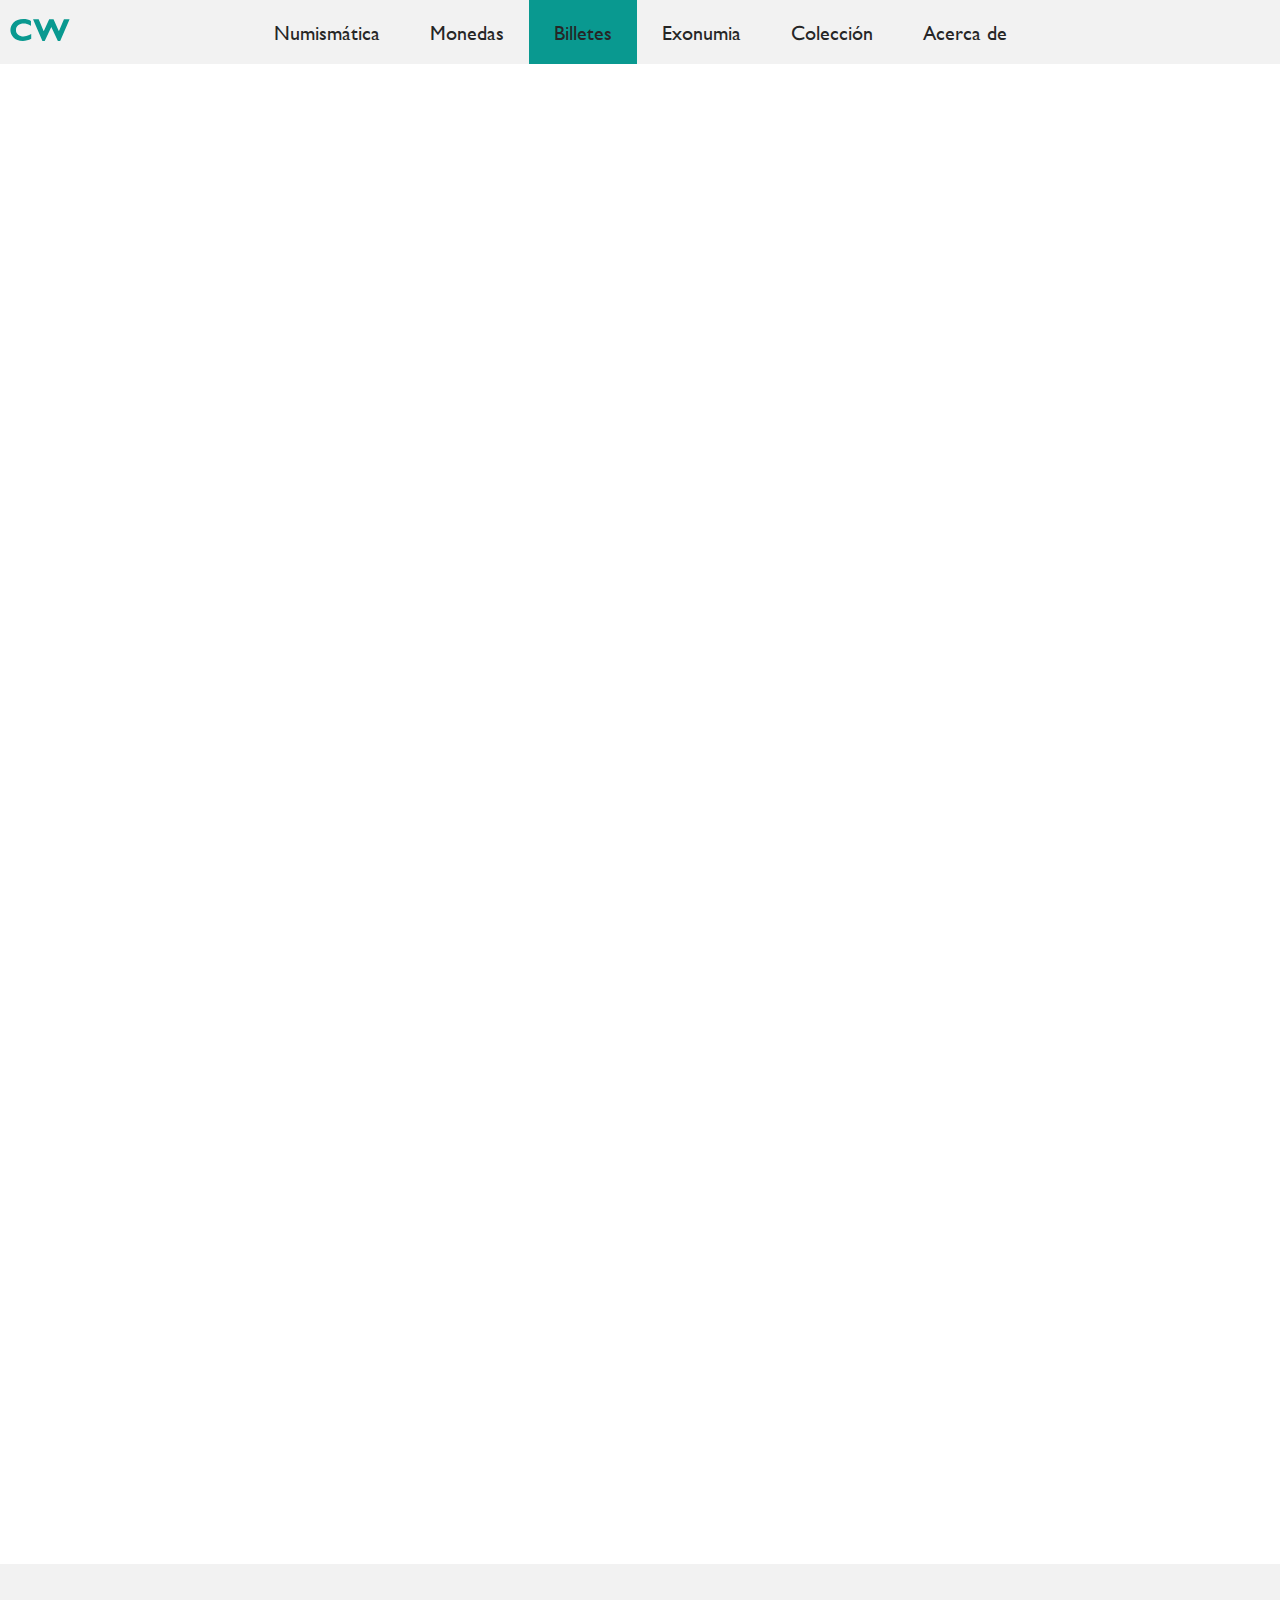
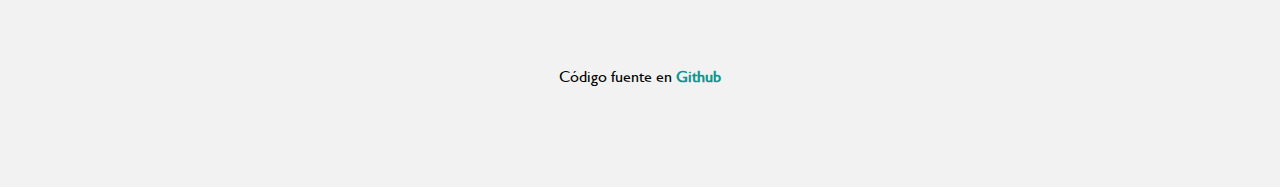
==== billetes.html @ e8deae69 "empezar pagina numismatica" ====
<!DOCTYPE html>
<html lang="en">
<head>
  <meta charset="UTF-8">
  <meta name="viewport" content="width=device-width, initial-scale=1.0">
  <title>CoinWorld</title>
  <link rel="stylesheet" href="css/global.css">
  <link rel="icon" href="media/svg/CWLogo.svg">
</head>
<body>
  <header>
    <!--Barra de navegación común en todas las pestañas-->
    <nav>
      <a href="index.html"><img src="media/svg/CWLetters.svg" alt="CoinWorld Logo" id="Logo"/></a>
      <input type="checkbox" id="menu"/>
      <label for="menu"><img src="media/svg/Menu.svg" alt="Menú desplegable"/></label>
      <a href="numismatica.html" class="link">Numismática</a>
      <a href="monedas.html" class="link">Monedas</a>
      <a href="billetes.html" class="link active">Billetes</a>
      <a href="exonumia.html" class="link">Exonumia</a>
      <a href="coleccion.html" class="link">Colección</a>
      <a href="about.html" class="link">Acerca de</a>
    </nav>
  </header>
  <!--Main: contenido principal de la página-->
  <main>
    <section id="euro" style="height: 500px;">

    </section>
    <section id="antiguos" style="height: 500px;">

    </section>
    <section id="extranjeros" style="height: 500px;">

    </section>
  </main>
  <!--Footere común en todas las pestañas-->
  <footer>
    <p>Código fuente en <a href="https://github.com/AlexSilvaFBMOLL/B2_Practica2">Github</a></p>
  </footer>
</body>
</html>
---- css/global.css ----
/* En este archivo se encuentran estilos aplicados globalmente a todas las páginas del proyecto, así como variables globales, media querys aplicadas a todo el proyecto y los estilos referentes a la barra de navegación y al footer de las páginas */

/* Fuentes personalizadas */
@font-face {
  font-family: 'Gill Sans';
  src: url(../media/font/Gill-Sans.ttf);
}
@font-face {
  font-family: 'Gill Sans Bold';
  src: url(../media/font/Gill-Sans-Bold.ttf);
}
/* Archivos ttf con fuentes Gill Sans, ya que muchos dispositivos no tienen esta fuente */

/* Estilos diferentes para modo claro y modo oscuro */
@media (prefers-color-scheme: dark) {/* Modo oscuro */
  :root{/* Variables globales */
    --body-background: #333;/* Color de fondo del body */
    --nav-background: #262626;/* Color de fondo del navbar */
    --nav-link: white;/* Texto de los enlaces del navbar */
    --text-color: #f2f2f2;/* Texto principal de las páginas */
    --text-color-secondary: #ccc;/* Color de texto secundario */
    --background-filter: #33333380;/* Filtro de color para imágenes */
  }
  #Logo {/* Cambiar al logo de modo oscuro */
    content: url("../media/svg/CWLettersDark.svg");
  }
  img[src="media/svg/Menu.svg"] {/* Cambiar al menú de modo oscuro */
    content: url("../media/svg/MenuDark.svg");
  }
}
/* Modo claro */
@media (prefers-color-scheme: light) {
  :root{/* Variables globales */
    --body-background: white;
    --nav-background: #f2f2f2;
    --nav-link: #262626;
    --text-color: #099990;
    --background-filter: #ffffff80;
  }
}
/* Mediante la media query de prefers-color-scheme se puede cambiar la apariencia de la página en función de el modo que tenga el usuario configurado en su dispositivo. Además desde la pestaña de inspeccionar de un navegador se puede visualizar la página en cualquiera de sus modos. */

/* Estilos globales */
* {/* Fuente, padding y margen por defecto */
  font-family: 'Gill Sans';
  padding: 0;
  margin: 0;
}
body {/* Color de fondo del cuerpo de la página */
  background-color: var(--body-background);
}
/* Para no tener que poner estas líneas en cada CSS las pongo aquí */

/* Barra de navegación */
header nav {/* Navbar */
  min-height: 64px;
  display: flex;
  flex-direction: row;
  flex-wrap: wrap;/* Solo en móviles */
  justify-content: space-between;/* Solo en móviles */
  background-color: var(--nav-background);
}
header nav a.link {/* Enlaces del Navbar con clase link (todos menos el logotipo) */
  flex-basis: 100%;/* Para que ocupen una línea entera en móviles */
  display: none;
  padding: 10px 10px;
  align-items: center;
  text-decoration: none;
  font-size: 20px;
  color: var(--nav-link);
}
header nav a.link:hover, header nav a.link.active {/* Cursor sobre Links del Navbar */
  background-color: #099990;/* No cambia en función del modo de visualización */
}
#Logo {/* SVG del logo: dimensiones y padding */
  height: 60px;
  padding: 0px 10px;
}
/* El botón desplegable del menú no es un botón, sino una checkbox. Cuando está marcada muestra los enlaces de navegación en una columna, si está desmarcada los oculta */
#menu {/* Ocultar la checkbox del menú */
  display: none;
}
#menu + label {/* Alinear el contenedor de la imagen del menú */
  align-self: center;
}
#menu:checked ~ a.link {/* Mostrar los enlaces al pulsar el menú */
  display: flex;
}
#menu + label > img {/* SVG del menú, la imagen en sí */
  height: 40px;
  padding: 0px 10px;
  cursor: pointer;
}

/* Footer con información sobre el github */
footer {
  background-color: var(--nav-background);
  display: flex;
  flex-direction: column;
  align-items: center;
  color: var(--text-color-secondary);
  padding: 100px;
}
footer a {/* Enlace al github */
  font-weight: bold;
  color: var(--text-color);
  text-decoration: none;
}

/* Media querys de la navbar */
@media (min-width: 1024px) {/* Resolución a partir de netbook (ordenador pequeño) */
  header nav {/* Barra de navegación */
    flex-wrap: nowrap;
    justify-content: center;
  }
  header nav a[href="index.html"] {/* Enlace del logo */
    position: absolute;
    align-self: center;
    left: 0;
  }
  header nav a.link {/* Links del Navbar */
    flex-basis: content;
    display: flex;
    padding: 10px 25px;
  }
  #menu + label > img {/* SVG del menú desplegable */
    display: none;
  }
}
/* En un ordenador se elimina el icono desplegable y se colocan los elementos del menú en una sola fila */
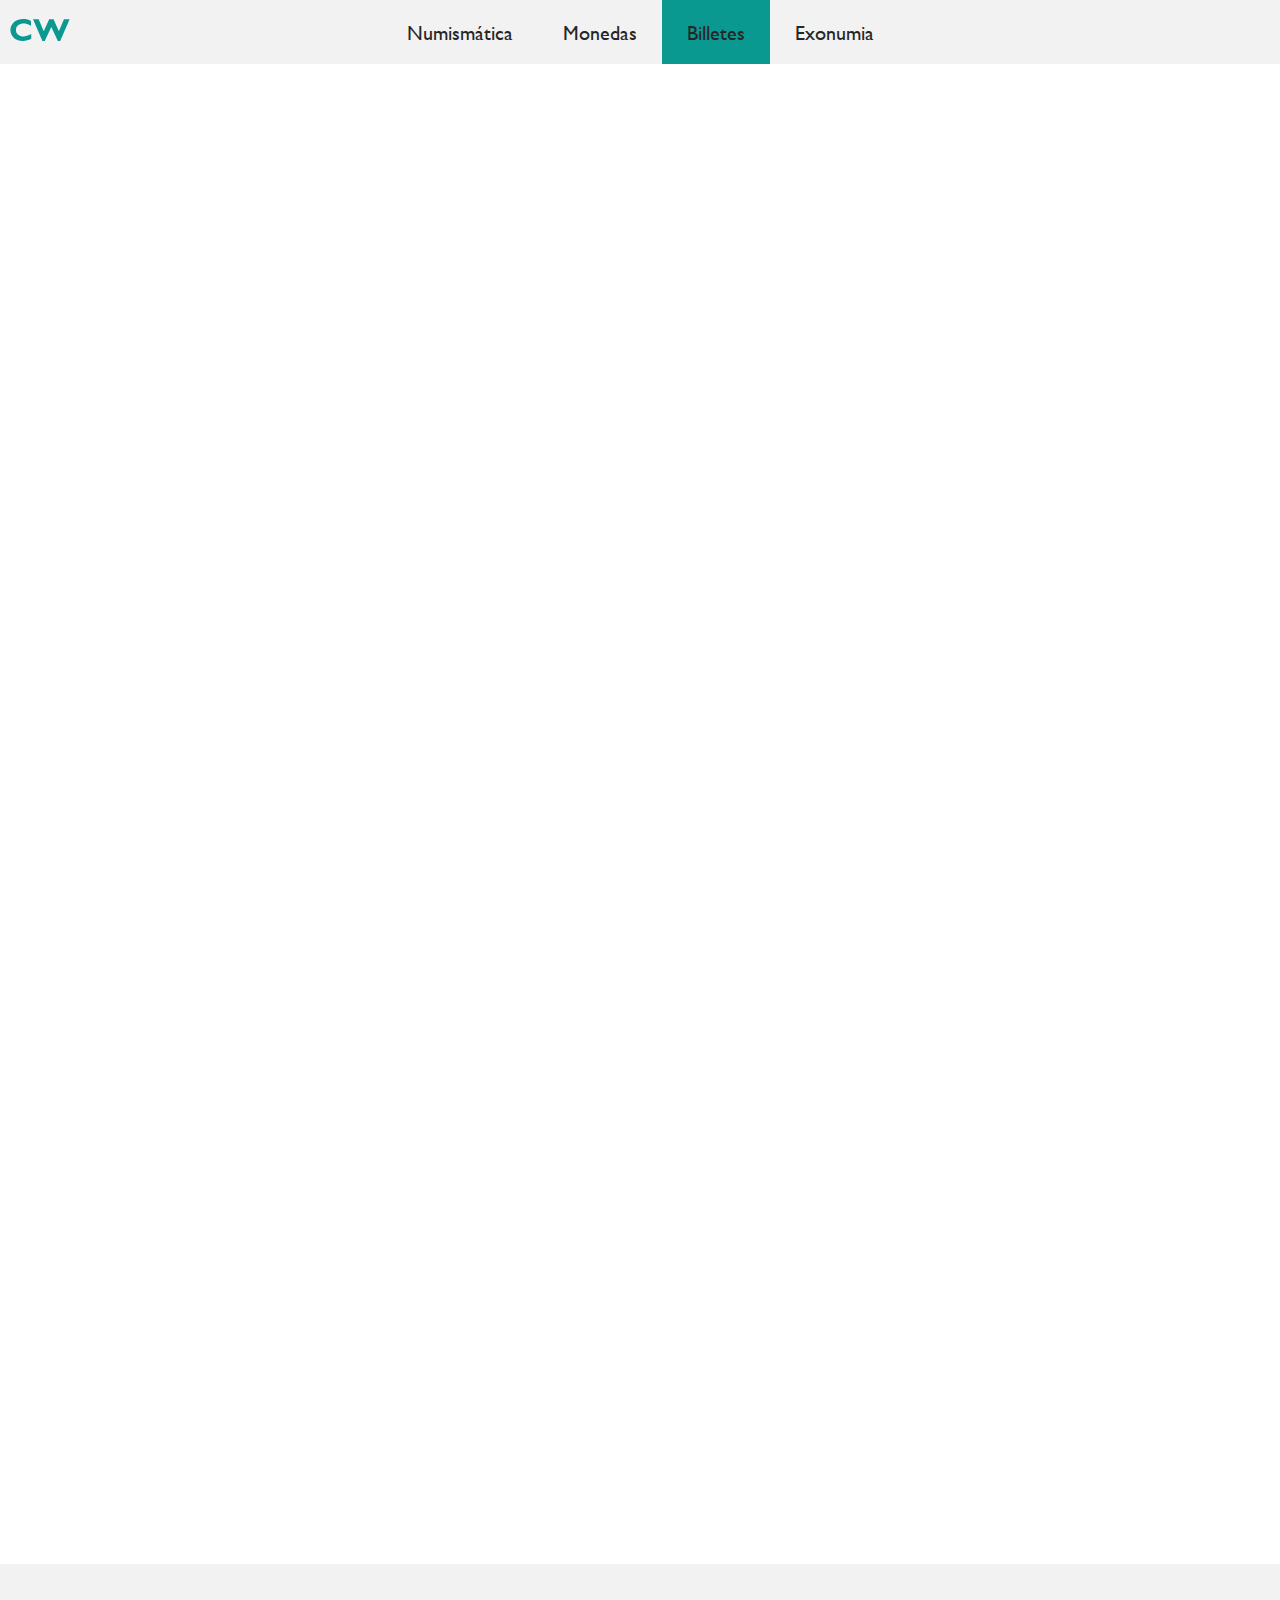
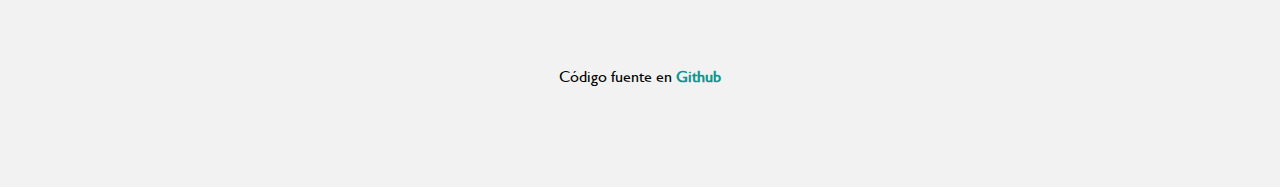
==== commit 9095ba9f: "comprimir imagenes y empezar html de monedas" ====
--- a/billetes.html
+++ b/billetes.html
@@ -1,5 +1,5 @@
 <!DOCTYPE html>
-<html lang="en">
+<html lang="es">
 <head>
   <meta charset="UTF-8">
   <meta name="viewport" content="width=device-width, initial-scale=1.0">
@@ -18,8 +18,6 @@
       <a href="monedas.html" class="link">Monedas</a>
       <a href="billetes.html" class="link active">Billetes</a>
       <a href="exonumia.html" class="link">Exonumia</a>
-      <a href="coleccion.html" class="link">Colección</a>
-      <a href="about.html" class="link">Acerca de</a>
     </nav>
   </header>
   <!--Main: contenido principal de la página-->
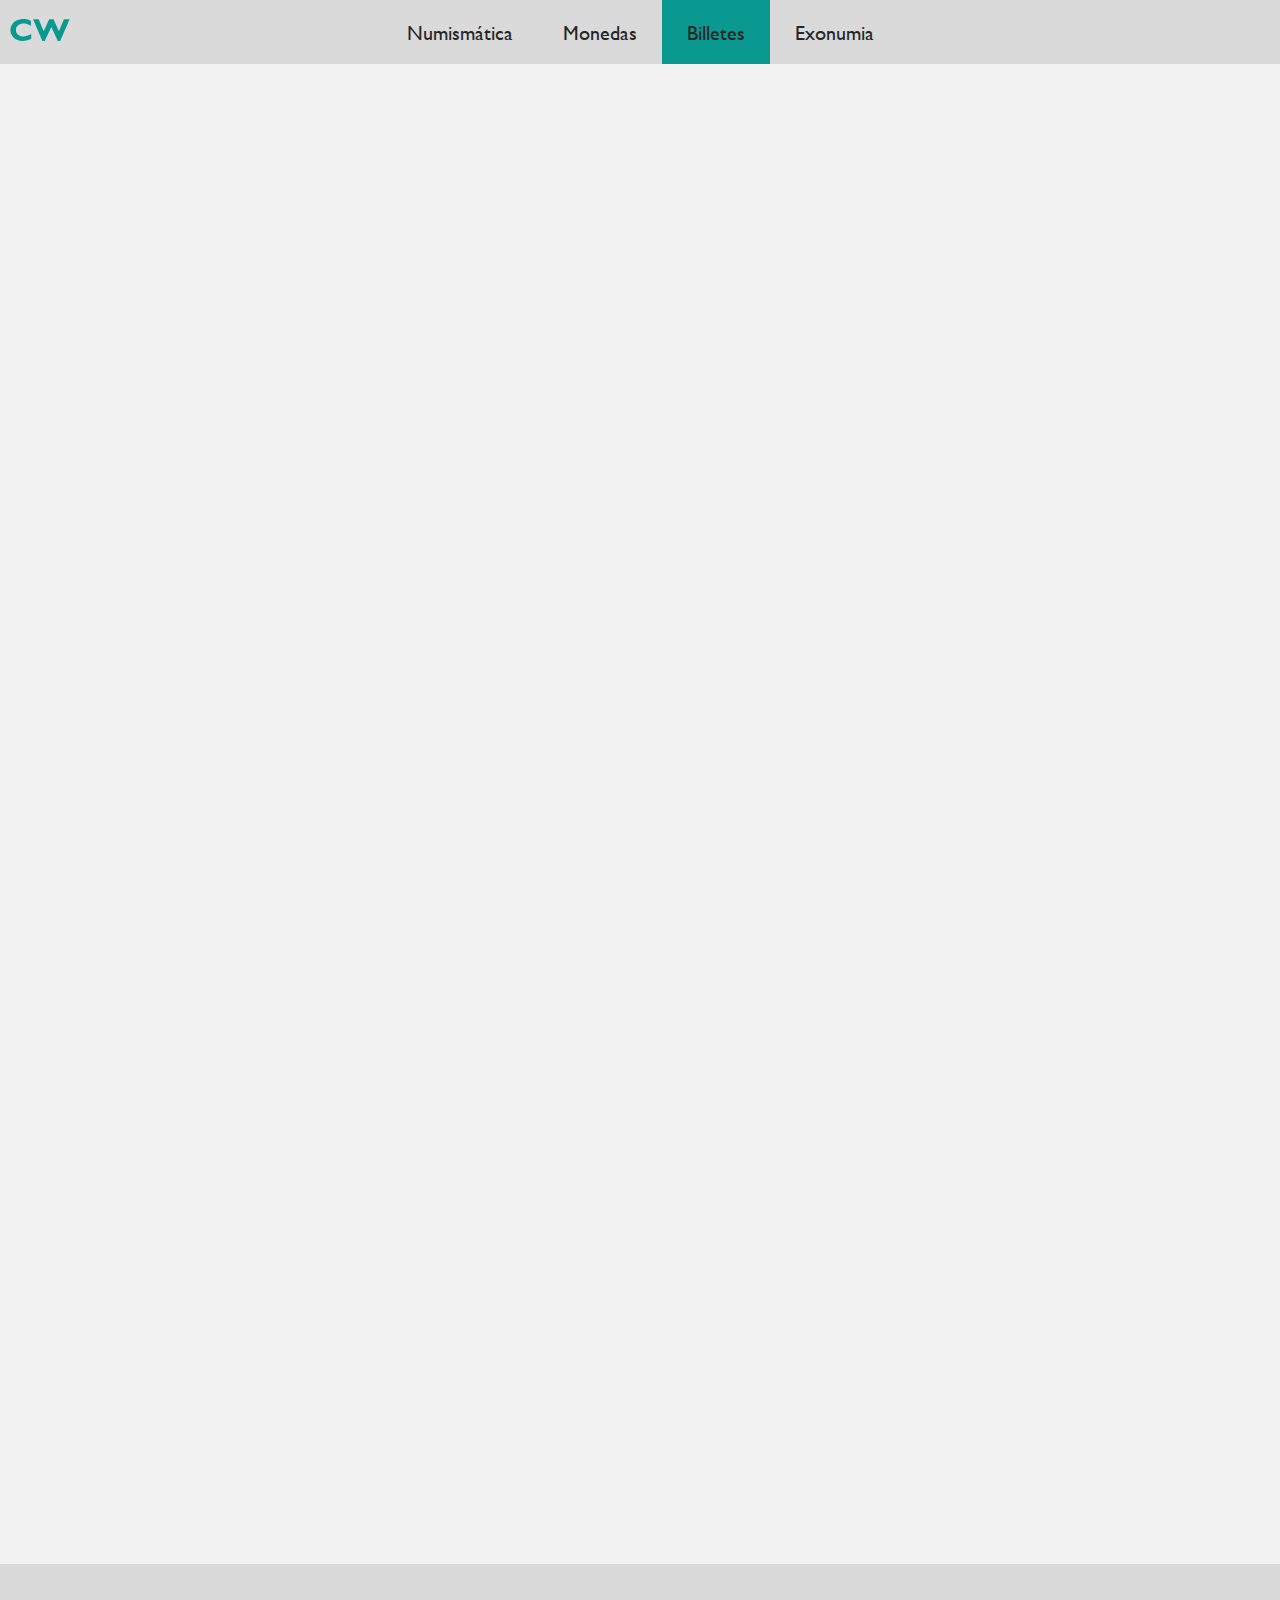
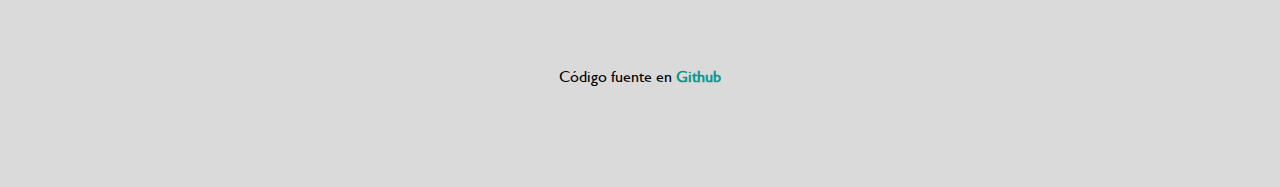
==== commit d2dc22de: "página de exonumia, a falta de imágenes" ====
--- a/billetes.html
+++ b/billetes.html
@@ -25,10 +25,10 @@
     <section id="euro" style="height: 500px;">
 
     </section>
-    <section id="antiguos" style="height: 500px;">
+    <section id="antiguo" style="height: 500px;">
 
     </section>
-    <section id="extranjeros" style="height: 500px;">
+    <section id="extranjero" style="height: 500px;">
 
     </section>
   </main>
--- a/css/global.css
+++ b/css/global.css
@@ -31,8 +31,8 @@
 /* Modo claro */
 @media (prefers-color-scheme: light) {
   :root{/* Variables globales */
-    --body-background: white;
-    --nav-background: #f2f2f2;
+    --body-background: #f2f2f2;
+    --nav-background: #dadada;
     --nav-link: #262626;
     --text-color: #099990;
     --background-filter: #ffffff80;
@@ -99,7 +99,7 @@
   flex-direction: column;
   align-items: center;
   color: var(--text-color-secondary);
-  padding: 100px;
+  padding: 100px 0px;
 }
 footer a {/* Enlace al github */
   font-weight: bold;
@@ -113,7 +113,7 @@
     flex-wrap: nowrap;
     justify-content: center;
   }
-  header nav a[href="index.html"] {/* Enlace del logo */
+  header nav a:first-of-type {/* Enlace del logo */
     position: absolute;
     align-self: center;
     left: 0;
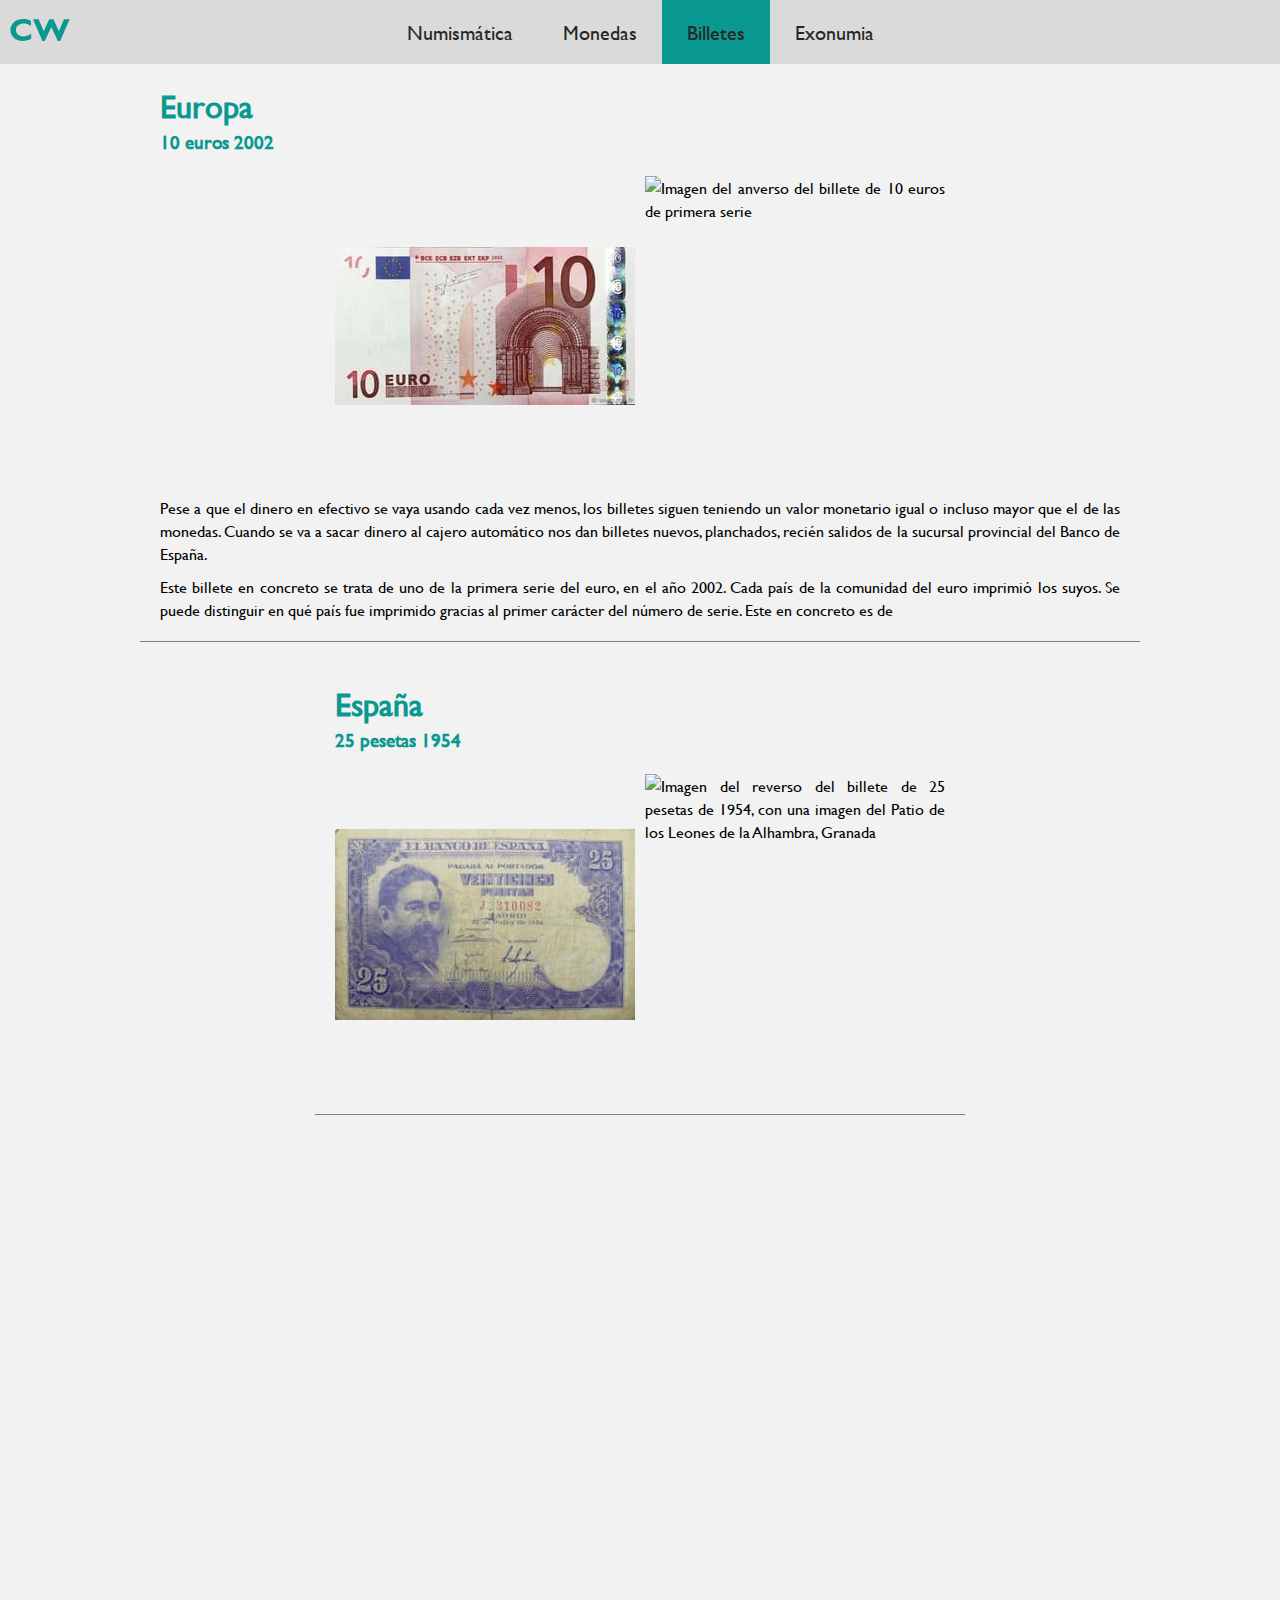
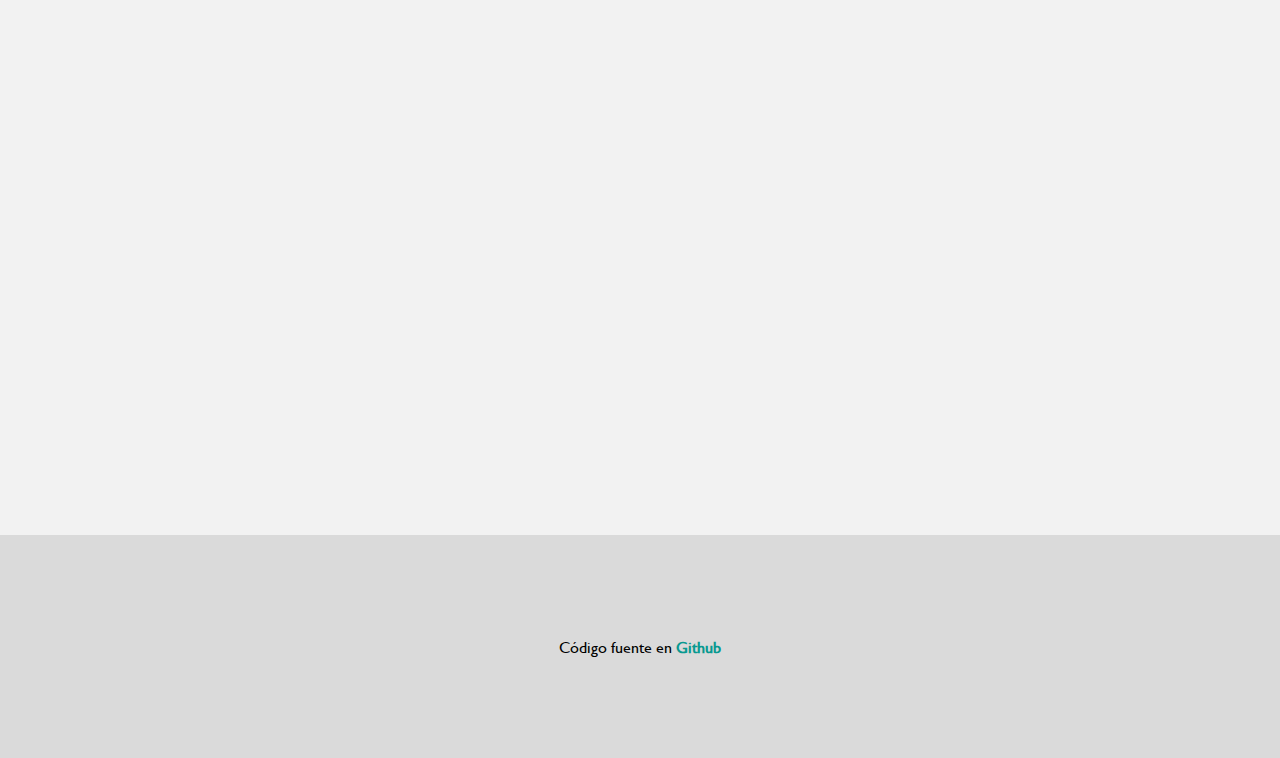
==== commit 910ce3ab: "empezar página billetes y rehacer navbar" ====
--- a/billetes.html
+++ b/billetes.html
@@ -5,26 +5,42 @@
   <meta name="viewport" content="width=device-width, initial-scale=1.0">
   <title>CoinWorld</title>
   <link rel="stylesheet" href="css/global.css">
+  <link rel="stylesheet" href="css/monedas.css">
   <link rel="icon" href="media/svg/CWLogo.svg">
 </head>
 <body>
   <header>
-    <!--Barra de navegación común en todas las pestañas-->
+    <!--Header común en todas las pestañas-->
+    <a href="index.html"><img src="media/svg/CWLetters.svg" alt="Logotipo de CoinWorld" id="Logo"/></a>
+    <input type="checkbox" id="menu"/>
+    <label for="menu"><img src="media/svg/Menu.svg" alt="Menú desplegable"/></label>
     <nav>
-      <a href="index.html"><img src="media/svg/CWLetters.svg" alt="CoinWorld Logo" id="Logo"/></a>
-      <input type="checkbox" id="menu"/>
-      <label for="menu"><img src="media/svg/Menu.svg" alt="Menú desplegable"/></label>
-      <a href="numismatica.html" class="link">Numismática</a>
-      <a href="monedas.html" class="link">Monedas</a>
-      <a href="billetes.html" class="link active">Billetes</a>
-      <a href="exonumia.html" class="link">Exonumia</a>
+      <a href="numismatica.html">Numismática</a>
+      <a href="monedas.html">Monedas</a>
+      <a href="billetes.html" class="active">Billetes</a>
+      <a href="exonumia.html">Exonumia</a>
     </nav>
   </header>
   <!--Main: contenido principal de la página-->
   <main>
-    <section id="euro" style="height: 500px;">
-
-    </section>
+    <article id="euro">
+      <h1>Europa</h1>
+      <h3>10 euros 2002</h3>
+      <div>
+        <img src="media/img/billetes/EUR_10.jpg" alt="Imagen de la cara común de un billete de 10 euros de la primera serie, en el año 2002">
+        <img src="" alt="Imagen del anverso del billete de 10 euros de primera serie">
+      </div>
+      <p>Pese a que el dinero en efectivo se vaya usando cada vez menos, los billetes siguen teniendo un valor monetario igual o incluso mayor que el de las monedas. Cuando se va a sacar dinero al cajero automático nos dan billetes nuevos, planchados, recién salidos de la sucursal provincial del Banco de España.</p>
+      <p>Este billete en concreto se trata de uno de la primera serie del euro, en el año 2002. Cada país de la comunidad del euro imprimió los suyos. Se puede distinguir en qué país fue imprimido gracias al primer carácter del número de serie. Este en concreto es de </p>
+    </article>
+    <article id="antiguo">
+      <h1>España</h1>
+      <h3>25 pesetas 1954</h3>
+      <div>
+        <img src="media/img/billetes/ES_P147.jpg" alt="Imagen del anverso de un billete de 25 pesetas del año 1954 con el rostro de Isaac Albéniz">
+        <img src="" alt="Imagen del reverso del billete de 25 pesetas de 1954, con una imagen del Patio de los Leones de la Alhambra, Granada">
+      </div>
+    </article>
     <section id="antiguo" style="height: 500px;">
 
     </section>
--- a/css/global.css
+++ b/css/global.css
@@ -49,27 +49,31 @@
 body {/* Color de fondo del cuerpo de la página */
   background-color: var(--body-background);
 }
-/* Para no tener que poner estas líneas en cada CSS las pongo aquí */
 
-/* Barra de navegación */
-header nav {/* Navbar */
+/* Header común en todas las páginas */
+header {
   min-height: 64px;
   display: flex;
   flex-direction: row;
-  flex-wrap: wrap;/* Solo en móviles */
-  justify-content: space-between;/* Solo en móviles */
+  justify-content: space-between; /* Sólo en móviles: Para poner el logo a la izquierda y el menú a la derecha */
+  flex-wrap: wrap; /* Sólo en móviles: Para que el nav con los enlaces se pasen a la siguiente línea */
   background-color: var(--nav-background);
 }
-header nav a.link {/* Enlaces del Navbar con clase link (todos menos el logotipo) */
-  flex-basis: 100%;/* Para que ocupen una línea entera en móviles */
-  display: none;
+header nav {/* Navbar */
+  flex-basis: 100%; /* Sólo en móviles: Para que el nav pase a la siguiente línea */
+  display: flex;
+  flex-direction: column; /* Sólo en móviles */
+}
+header nav a {/* Enlaces del Navbar (todos menos el logotipo, que está fuera del elemento nav) */
+  flex-basis: 100%; /* Para que ocupen una línea entera en móviles */
+  display: none; /* Sólo en móviles: Se ocultan hasta que se pulse el menú */
   padding: 10px 10px;
   align-items: center;
   text-decoration: none;
   font-size: 20px;
   color: var(--nav-link);
 }
-header nav a.link:hover, header nav a.link.active {/* Cursor sobre Links del Navbar */
+header nav a:hover, header nav a.active {/* Cursor sobre Links del Navbar y clase active (cuando la página del enlace es la que está en pantalla) */
   background-color: #099990;/* No cambia en función del modo de visualización */
 }
 #Logo {/* SVG del logo: dimensiones y padding */
@@ -83,7 +87,7 @@
 #menu + label {/* Alinear el contenedor de la imagen del menú */
   align-self: center;
 }
-#menu:checked ~ a.link {/* Mostrar los enlaces al pulsar el menú */
+#menu:checked ~ nav a {/* Mostrar los enlaces del navbar al pulsar el menú */
   display: flex;
 }
 #menu + label > img {/* SVG del menú, la imagen en sí */
@@ -112,13 +116,14 @@
   header nav {/* Barra de navegación */
     flex-wrap: nowrap;
     justify-content: center;
+    flex-direction: row;
   }
-  header nav a:first-of-type {/* Enlace del logo */
+  header > a {/* Enlace del logo */
     position: absolute;
     align-self: center;
     left: 0;
   }
-  header nav a.link {/* Links del Navbar */
+  header nav a {/* Links del Navbar */
     flex-basis: content;
     display: flex;
     padding: 10px 25px;
--- a/css/monedas.css
+++ b/css/monedas.css
@@ -0,0 +1,42 @@
+/* Estilos CSS aplicados únicamente a los html que contienen monedas */
+h1, h2, h3 {/* Colores de encabezados */
+  color: var(--text-color);
+}
+p, img, label {/* Colores de texto (img para los alt) */
+  color: var(--text-color-secondary);
+}
+main {
+  display: flex;
+  flex-direction: column;
+  right: 0;
+}
+article {
+  align-self: center;
+  text-align: justify;
+  margin: 20px 0px;
+  padding-bottom: 20px;
+  border-bottom: 1px solid grey;
+  max-width: 1000px;
+}
+article > * {
+  margin: 0px 20px;
+}
+article div {
+  display: flex;
+  gap: 10px;
+  margin: 20px;
+  justify-content: center;
+}
+article img {
+  display: flex;
+  align-items: center;
+  justify-content: center;
+  width: 300px;
+  height: 300px;
+  max-width: 45vw;
+  max-height: 45vw;
+  object-fit: scale-down; /* Esto mantendrá las proporciones de la imagen aunque le hayamos indicado width y height */
+}
+article p {
+  margin-top: 10px;
+}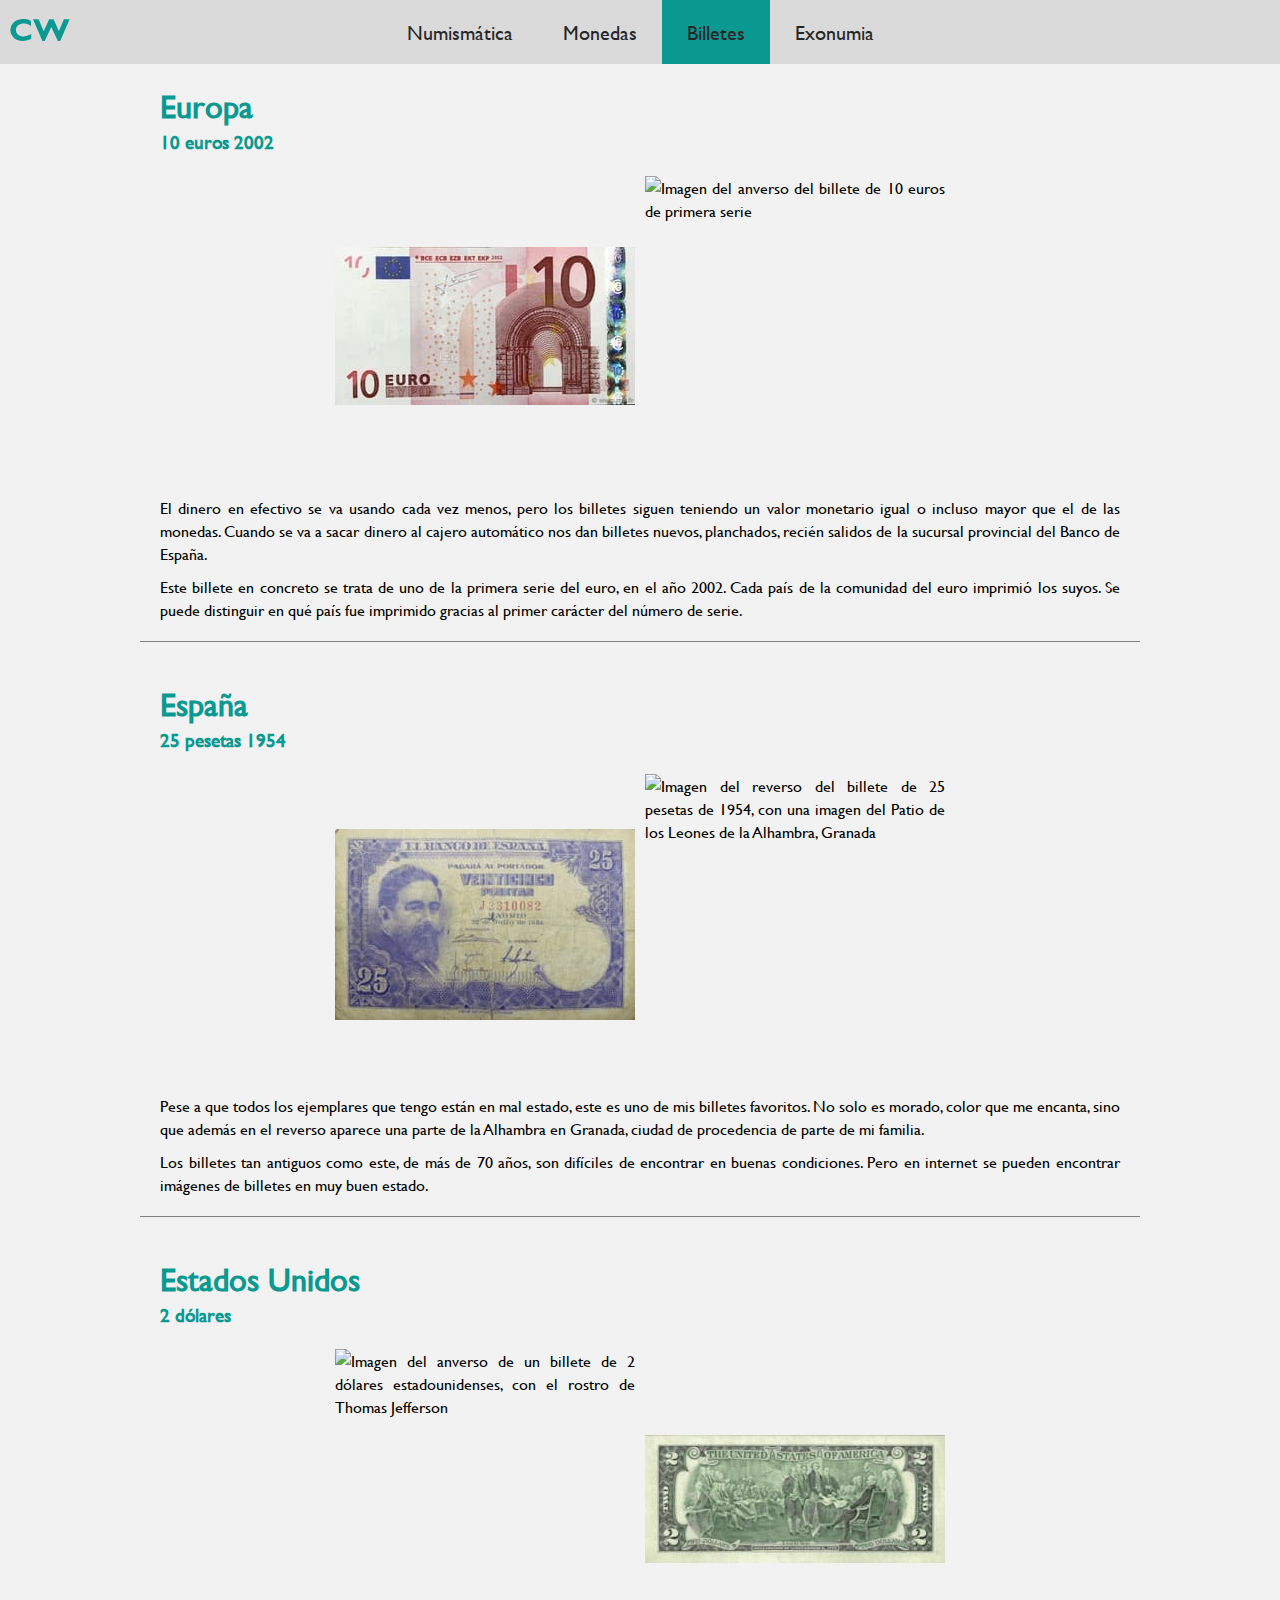
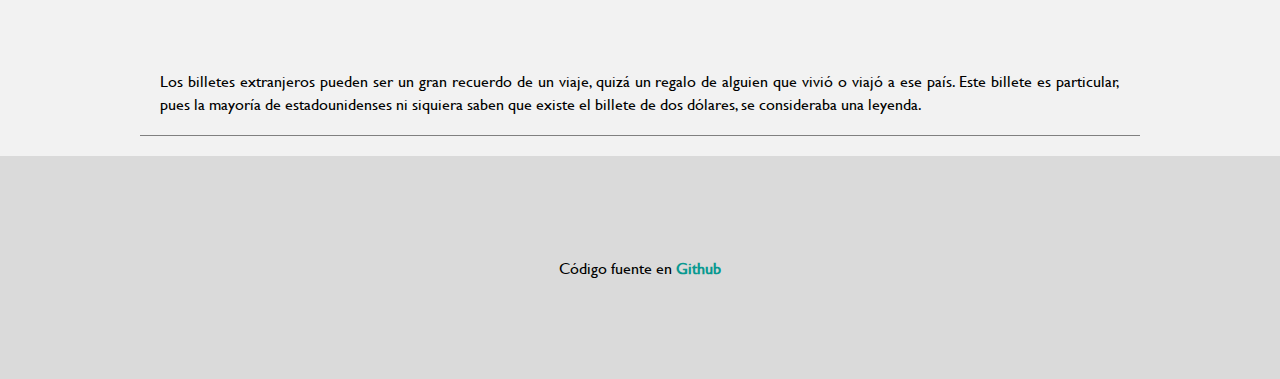
==== commit 670f36de: "Página billetes, a falta de imágenes" ====
--- a/billetes.html
+++ b/billetes.html
@@ -30,8 +30,8 @@
         <img src="media/img/billetes/EUR_10.jpg" alt="Imagen de la cara común de un billete de 10 euros de la primera serie, en el año 2002">
         <img src="" alt="Imagen del anverso del billete de 10 euros de primera serie">
       </div>
-      <p>Pese a que el dinero en efectivo se vaya usando cada vez menos, los billetes siguen teniendo un valor monetario igual o incluso mayor que el de las monedas. Cuando se va a sacar dinero al cajero automático nos dan billetes nuevos, planchados, recién salidos de la sucursal provincial del Banco de España.</p>
-      <p>Este billete en concreto se trata de uno de la primera serie del euro, en el año 2002. Cada país de la comunidad del euro imprimió los suyos. Se puede distinguir en qué país fue imprimido gracias al primer carácter del número de serie. Este en concreto es de </p>
+      <p>El dinero en efectivo se va usando cada vez menos, pero los billetes siguen teniendo un valor monetario igual o incluso mayor que el de las monedas. Cuando se va a sacar dinero al cajero automático nos dan billetes nuevos, planchados, recién salidos de la sucursal provincial del Banco de España.</p>
+      <p>Este billete en concreto se trata de uno de la primera serie del euro, en el año 2002. Cada país de la comunidad del euro imprimió los suyos. Se puede distinguir en qué país fue imprimido gracias al primer carácter del número de serie.</p>
     </article>
     <article id="antiguo">
       <h1>España</h1>
@@ -40,13 +40,18 @@
         <img src="media/img/billetes/ES_P147.jpg" alt="Imagen del anverso de un billete de 25 pesetas del año 1954 con el rostro de Isaac Albéniz">
         <img src="" alt="Imagen del reverso del billete de 25 pesetas de 1954, con una imagen del Patio de los Leones de la Alhambra, Granada">
       </div>
+      <p>Pese a que todos los ejemplares que tengo están en mal estado, este es uno de mis billetes favoritos. No solo es morado, color que me encanta, sino que además en el reverso aparece una parte de la Alhambra en Granada, ciudad de procedencia de parte de mi familia.</p>
+      <p>Los billetes tan antiguos como este, de más de 70 años, son difíciles de encontrar en buenas condiciones. Pero en internet se pueden encontrar imágenes de billetes en muy buen estado.</p>
     </article>
-    <section id="antiguo" style="height: 500px;">
-
-    </section>
-    <section id="extranjero" style="height: 500px;">
-
-    </section>
+    <article id="extranjero">
+      <h1>Estados Unidos</h1>
+      <h3>2 dólares</h3>
+      <div>
+        <img src="" alt="Imagen del anverso de un billete de 2 dólares estadounidenses, con el rostro de Thomas Jefferson">
+        <img src="media/img/billetes/US_2.jpg" alt="Imagen del reverso del billete de 2 dólares, con una representación de la firma de la Declaración de Independencia">
+      </div>
+      <p>Los billetes extranjeros pueden ser un gran recuerdo de un viaje, quizá un regalo de alguien que vivió o viajó a ese país. Este billete es particular, pues la mayoría de estadounidenses ni siquiera saben que existe el billete de dos dólares, se consideraba una leyenda.</p>
+    </article>
   </main>
   <!--Footere común en todas las pestañas-->
   <footer>
--- a/css/global.css
+++ b/css/global.css
@@ -111,7 +111,7 @@
   text-decoration: none;
 }
 
-/* Media querys de la navbar */
+/* Media querys de resolución de pantalla relacionados con la navbar */
 @media (min-width: 1024px) {/* Resolución a partir de netbook (ordenador pequeño) */
   header nav {/* Barra de navegación */
     flex-wrap: nowrap;
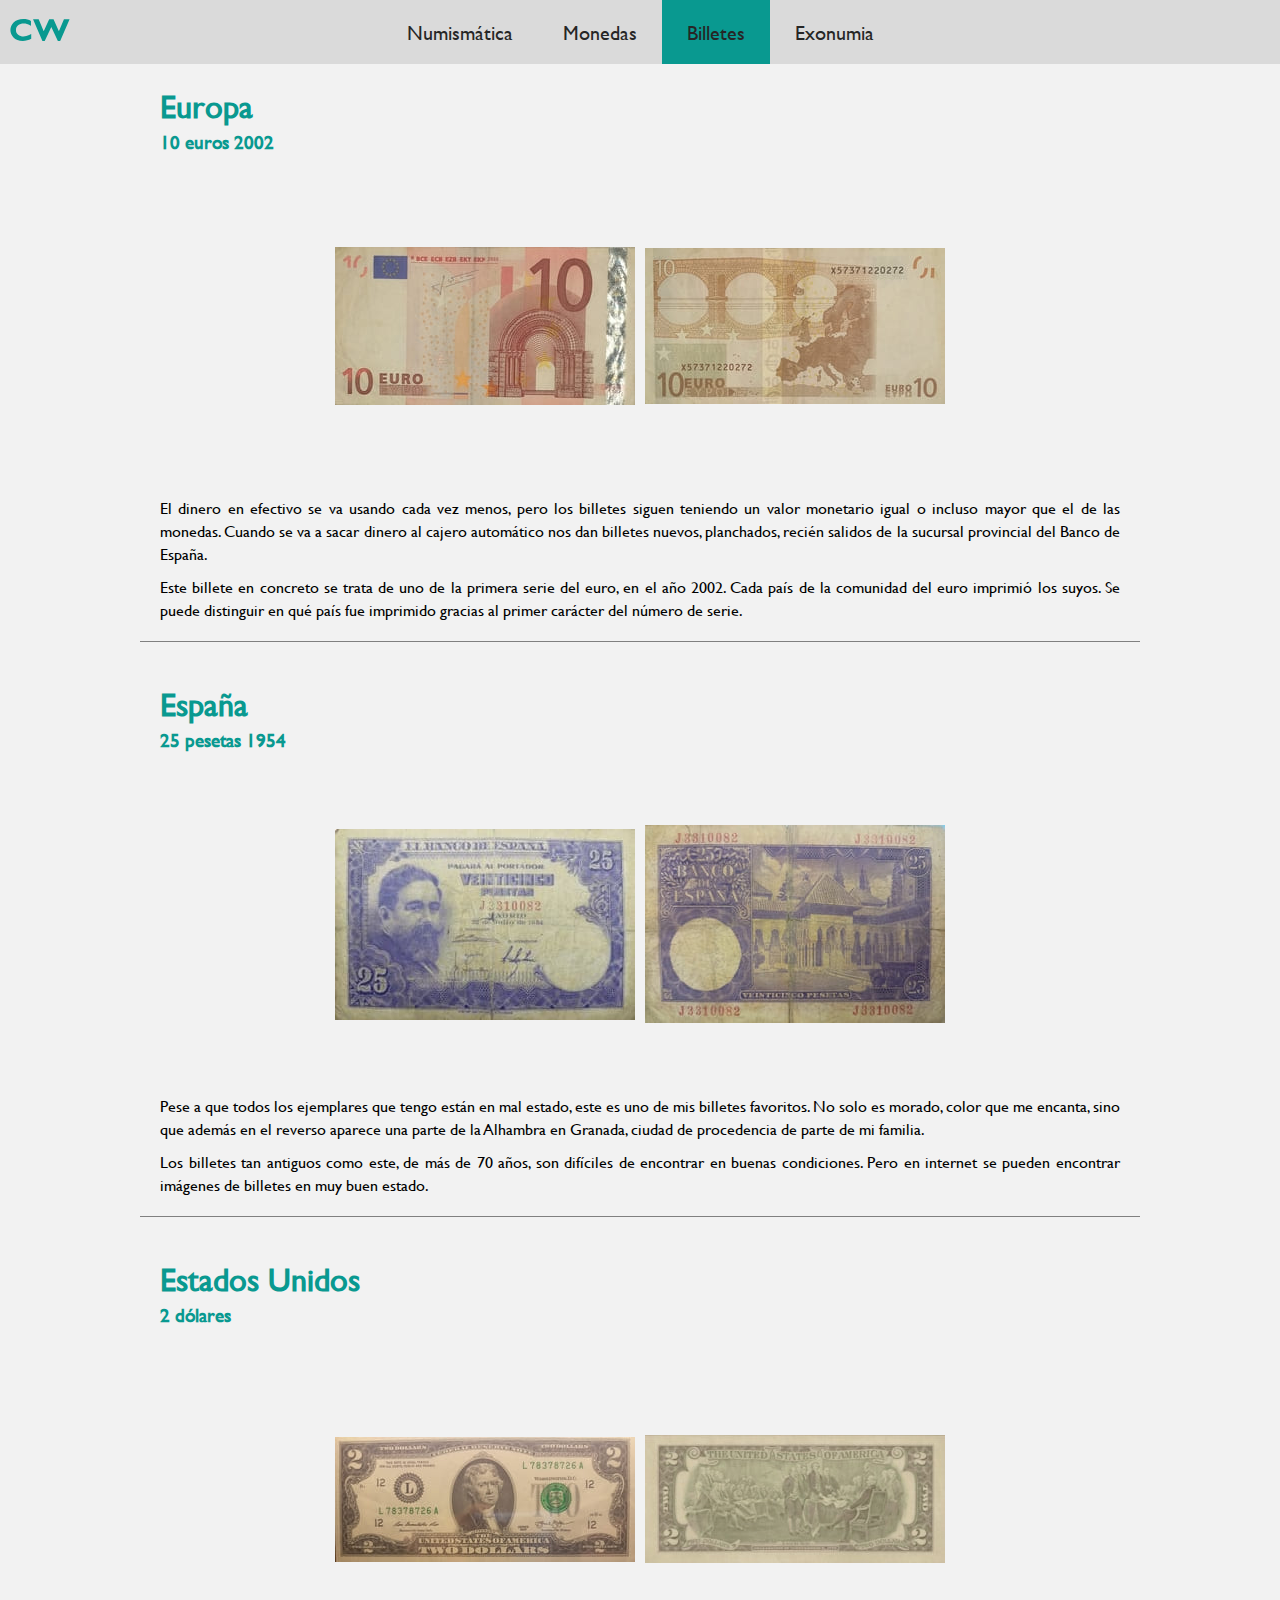
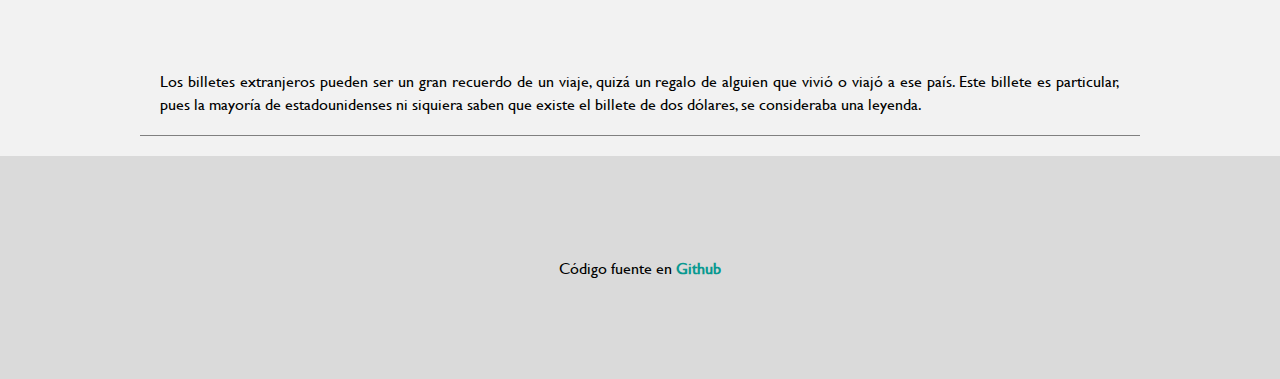
==== commit 55c572fd: "imágenes" ====
--- a/billetes.html
+++ b/billetes.html
@@ -23,37 +23,40 @@
   </header>
   <!--Main: contenido principal de la página-->
   <main>
+    <!--Billetes de euro-->
     <article id="euro">
       <h1>Europa</h1>
       <h3>10 euros 2002</h3>
-      <div>
+      <section>
         <img src="media/img/billetes/EUR_10.jpg" alt="Imagen de la cara común de un billete de 10 euros de la primera serie, en el año 2002">
-        <img src="" alt="Imagen del anverso del billete de 10 euros de primera serie">
-      </div>
+        <img src="media/img/billetes/EUR_10-R.jpg" alt="Imagen del reverso del billete de 10 euros de primera serie">
+      </section>
       <p>El dinero en efectivo se va usando cada vez menos, pero los billetes siguen teniendo un valor monetario igual o incluso mayor que el de las monedas. Cuando se va a sacar dinero al cajero automático nos dan billetes nuevos, planchados, recién salidos de la sucursal provincial del Banco de España.</p>
       <p>Este billete en concreto se trata de uno de la primera serie del euro, en el año 2002. Cada país de la comunidad del euro imprimió los suyos. Se puede distinguir en qué país fue imprimido gracias al primer carácter del número de serie.</p>
     </article>
+    <!--Billetes antiguos-->
     <article id="antiguo">
       <h1>España</h1>
       <h3>25 pesetas 1954</h3>
-      <div>
+      <section>
         <img src="media/img/billetes/ES_P147.jpg" alt="Imagen del anverso de un billete de 25 pesetas del año 1954 con el rostro de Isaac Albéniz">
-        <img src="" alt="Imagen del reverso del billete de 25 pesetas de 1954, con una imagen del Patio de los Leones de la Alhambra, Granada">
-      </div>
+        <img src="media/img/billetes/ES_P147-R.jpg" alt="Imagen del reverso del billete de 25 pesetas de 1954, con una imagen del Patio de los Leones de la Alhambra, Granada">
+      </section>
       <p>Pese a que todos los ejemplares que tengo están en mal estado, este es uno de mis billetes favoritos. No solo es morado, color que me encanta, sino que además en el reverso aparece una parte de la Alhambra en Granada, ciudad de procedencia de parte de mi familia.</p>
       <p>Los billetes tan antiguos como este, de más de 70 años, son difíciles de encontrar en buenas condiciones. Pero en internet se pueden encontrar imágenes de billetes en muy buen estado.</p>
     </article>
+    <!--Billetes extranjeros-->
     <article id="extranjero">
       <h1>Estados Unidos</h1>
       <h3>2 dólares</h3>
-      <div>
-        <img src="" alt="Imagen del anverso de un billete de 2 dólares estadounidenses, con el rostro de Thomas Jefferson">
-        <img src="media/img/billetes/US_2.jpg" alt="Imagen del reverso del billete de 2 dólares, con una representación de la firma de la Declaración de Independencia">
-      </div>
+      <section>
+        <img src="media/img/billetes/US_2.jpg" alt="Imagen del anverso de un billete de 2 dólares estadounidenses, con el rostro de Thomas Jefferson">
+        <img src="media/img/billetes/US_2-R.jpg" alt="Imagen del reverso del billete de 2 dólares, con una representación de la firma de la Declaración de Independencia">
+      </section>
       <p>Los billetes extranjeros pueden ser un gran recuerdo de un viaje, quizá un regalo de alguien que vivió o viajó a ese país. Este billete es particular, pues la mayoría de estadounidenses ni siquiera saben que existe el billete de dos dólares, se consideraba una leyenda.</p>
     </article>
   </main>
-  <!--Footere común en todas las pestañas-->
+  <!--Footer común en todas las pestañas-->
   <footer>
     <p>Código fuente en <a href="https://github.com/AlexSilvaFBMOLL/B2_Practica2">Github</a></p>
   </footer>
--- a/css/global.css
+++ b/css/global.css
@@ -1,6 +1,7 @@
 /* En este archivo se encuentran estilos aplicados globalmente a todas las páginas del proyecto, así como variables globales, media querys aplicadas a todo el proyecto y los estilos referentes a la barra de navegación y al footer de las páginas */
 
 /* Fuentes personalizadas */
+/* Archivos ttf con fuentes Gill Sans, ya que muchos dispositivos no tienen esta fuente */
 @font-face {
   font-family: 'Gill Sans';
   src: url(../media/font/Gill-Sans.ttf);
@@ -9,9 +10,9 @@
   font-family: 'Gill Sans Bold';
   src: url(../media/font/Gill-Sans-Bold.ttf);
 }
-/* Archivos ttf con fuentes Gill Sans, ya que muchos dispositivos no tienen esta fuente */
 
 /* Estilos diferentes para modo claro y modo oscuro */
+/* Mediante la media query de prefers-color-scheme se puede cambiar la apariencia de la página en función de el modo que tenga el usuario configurado en su dispositivo. Además desde la pestaña de inspeccionar de un navegador se puede visualizar la página en cualquiera de sus modos. */
 @media (prefers-color-scheme: dark) {/* Modo oscuro */
   :root{/* Variables globales */
     --body-background: #333;/* Color de fondo del body */
@@ -38,7 +39,6 @@
     --background-filter: #ffffff80;
   }
 }
-/* Mediante la media query de prefers-color-scheme se puede cambiar la apariencia de la página en función de el modo que tenga el usuario configurado en su dispositivo. Además desde la pestaña de inspeccionar de un navegador se puede visualizar la página en cualquiera de sus modos. */
 
 /* Estilos globales */
 * {/* Fuente, padding y margen por defecto */
@@ -80,6 +80,7 @@
   height: 60px;
   padding: 0px 10px;
 }
+
 /* El botón desplegable del menú no es un botón, sino una checkbox. Cuando está marcada muestra los enlaces de navegación en una columna, si está desmarcada los oculta */
 #menu {/* Ocultar la checkbox del menú */
   display: none;
@@ -112,6 +113,7 @@
 }
 
 /* Media querys de resolución de pantalla relacionados con la navbar */
+/* En un ordenador se elimina el icono desplegable y se colocan los elementos del menú en una sola fila */
 @media (min-width: 1024px) {/* Resolución a partir de netbook (ordenador pequeño) */
   header nav {/* Barra de navegación */
     flex-wrap: nowrap;
@@ -131,5 +133,4 @@
   #menu + label > img {/* SVG del menú desplegable */
     display: none;
   }
-}
-/* En un ordenador se elimina el icono desplegable y se colocan los elementos del menú en una sola fila */+}--- a/css/monedas.css
+++ b/css/monedas.css
@@ -1,16 +1,17 @@
-/* Estilos CSS aplicados únicamente a los html que contienen monedas */
+/* Estilos CSS aplicados únicamente a los html que contienen monedas, billetes o exonumia */
 h1, h2, h3 {/* Colores de encabezados */
   color: var(--text-color);
 }
 p, img, label {/* Colores de texto (img para los alt) */
   color: var(--text-color-secondary);
 }
-main {
+/* Sección principal */
+main {/* Contenedor de los artículos */
   display: flex;
   flex-direction: column;
   right: 0;
 }
-article {
+article {/* Artículos con texto e imágenes */
   align-self: center;
   text-align: justify;
   margin: 20px 0px;
@@ -18,16 +19,16 @@
   border-bottom: 1px solid grey;
   max-width: 1000px;
 }
-article > * {
+article > * { /* Todos los elementos dentro de los artículos */
   margin: 0px 20px;
 }
-article div {
+article section { /* Elemento contenedor de las imágenes */
   display: flex;
   gap: 10px;
   margin: 20px;
   justify-content: center;
 }
-article img {
+article img { /* Imágenes */
   display: flex;
   align-items: center;
   justify-content: center;
@@ -37,6 +38,6 @@
   max-height: 45vw;
   object-fit: scale-down; /* Esto mantendrá las proporciones de la imagen aunque le hayamos indicado width y height */
 }
-article p {
+article p { /* Párrafos */
   margin-top: 10px;
 }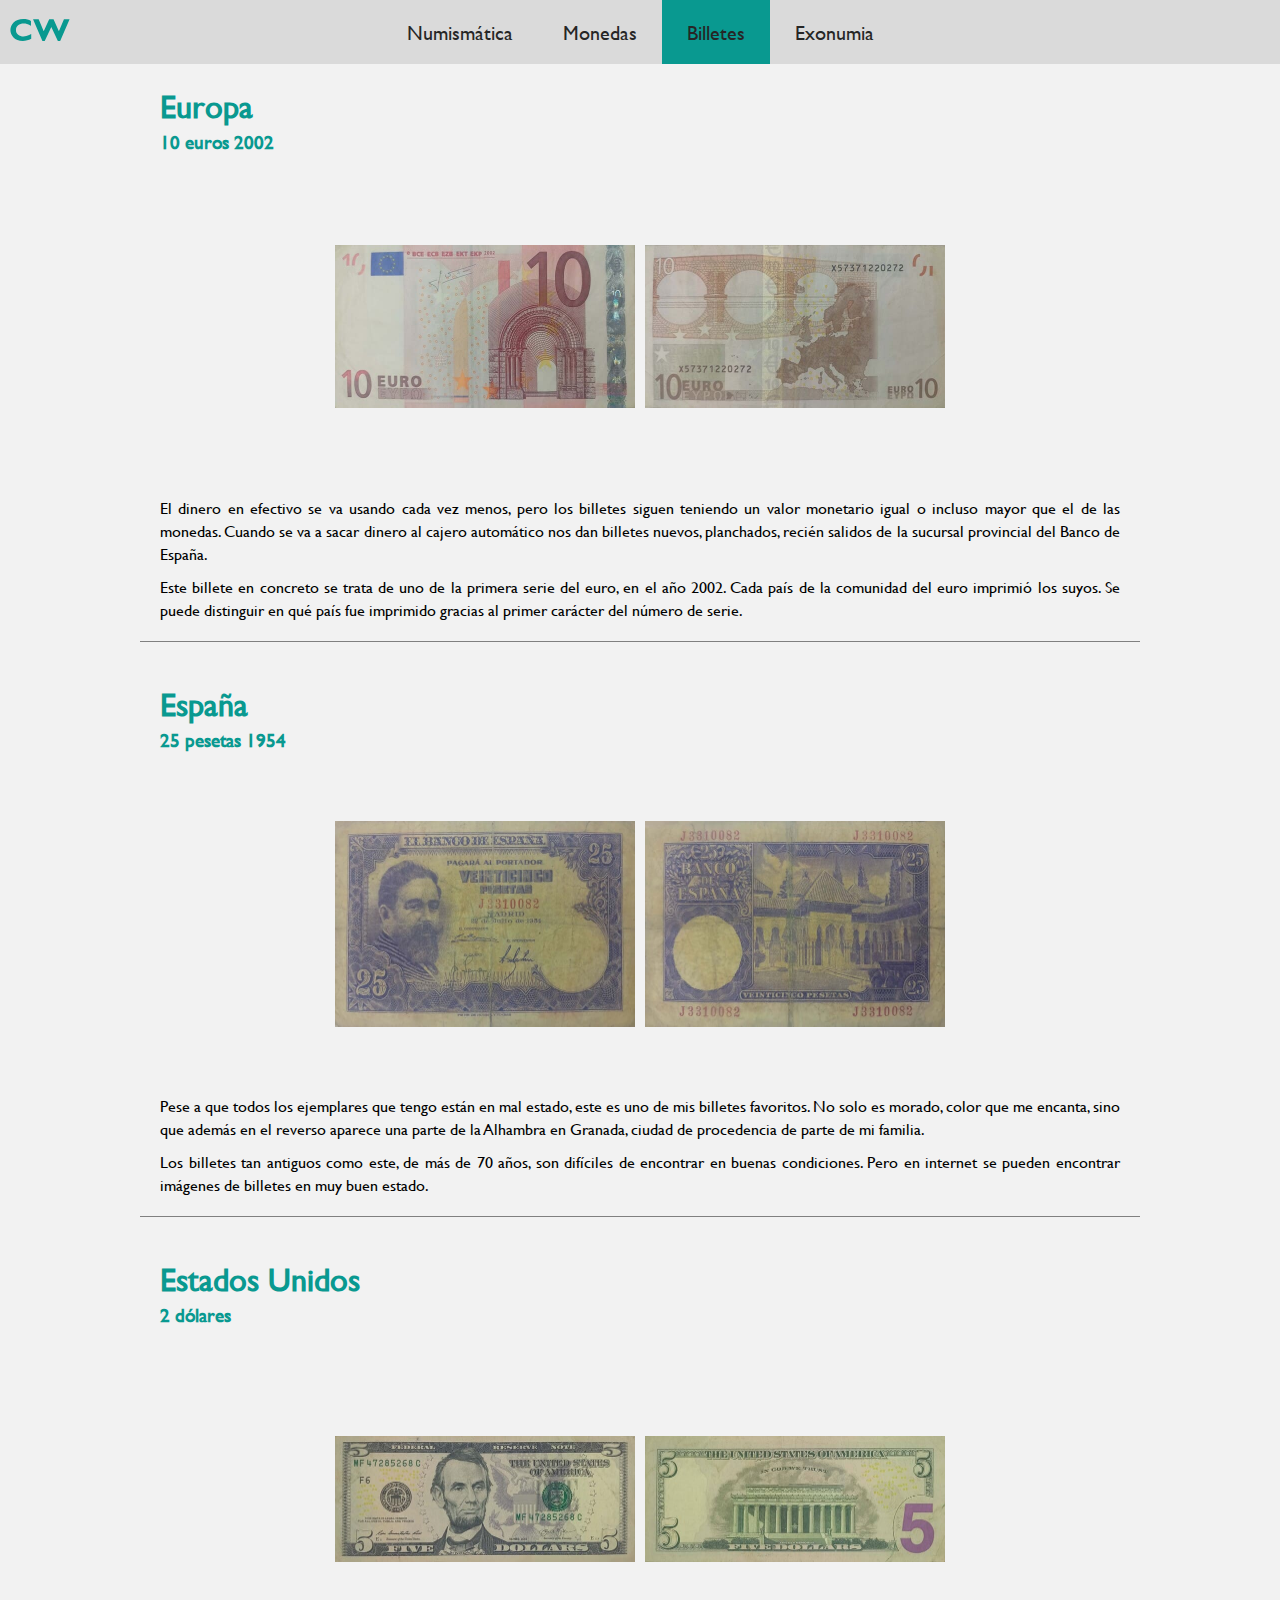
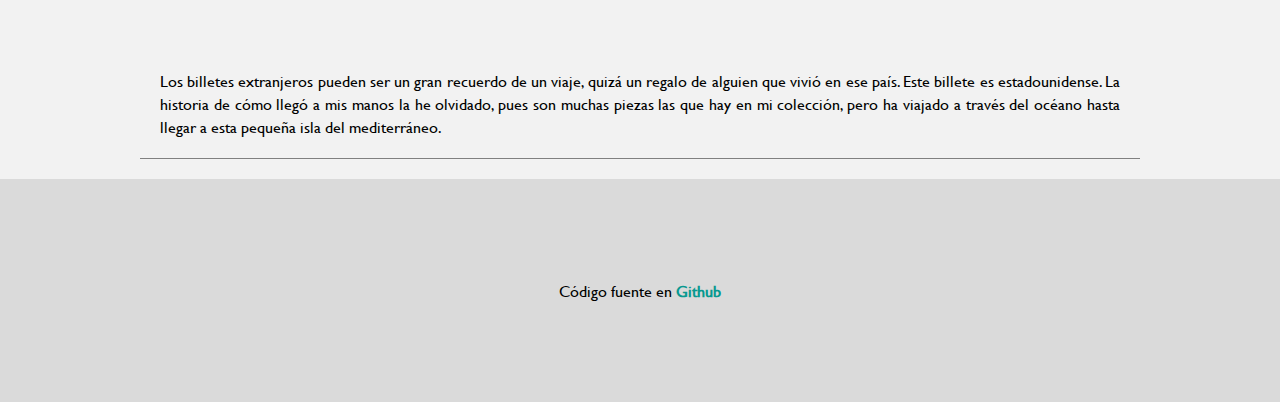
==== commit 3b30a9f2: "cambios de imágenes y editar exonumia y billetes" ====
--- a/billetes.html
+++ b/billetes.html
@@ -50,10 +50,10 @@
       <h1>Estados Unidos</h1>
       <h3>2 dólares</h3>
       <section>
-        <img src="media/img/billetes/US_2.jpg" alt="Imagen del anverso de un billete de 2 dólares estadounidenses, con el rostro de Thomas Jefferson">
-        <img src="media/img/billetes/US_2-R.jpg" alt="Imagen del reverso del billete de 2 dólares, con una representación de la firma de la Declaración de Independencia">
+        <img src="media/img/billetes/US_5.jpg" alt="Imagen del anverso de un billete de 5 dólares estadounidenses, con el rostro de Abraham Lincoln">
+        <img src="media/img/billetes/US_5-R.jpg" alt="Imagen del reverso del billete de 5 dólares, con una representación del Lincoln Memorial">
       </section>
-      <p>Los billetes extranjeros pueden ser un gran recuerdo de un viaje, quizá un regalo de alguien que vivió o viajó a ese país. Este billete es particular, pues la mayoría de estadounidenses ni siquiera saben que existe el billete de dos dólares, se consideraba una leyenda.</p>
+      <p>Los billetes extranjeros pueden ser un gran recuerdo de un viaje, quizá un regalo de alguien que vivió en ese país. Este billete es estadounidense. La historia de cómo llegó a mis manos la he olvidado, pues son muchas piezas las que hay en mi colección, pero ha viajado a través del océano hasta llegar a esta pequeña isla del mediterráneo.</p>
     </article>
   </main>
   <!--Footer común en todas las pestañas-->
